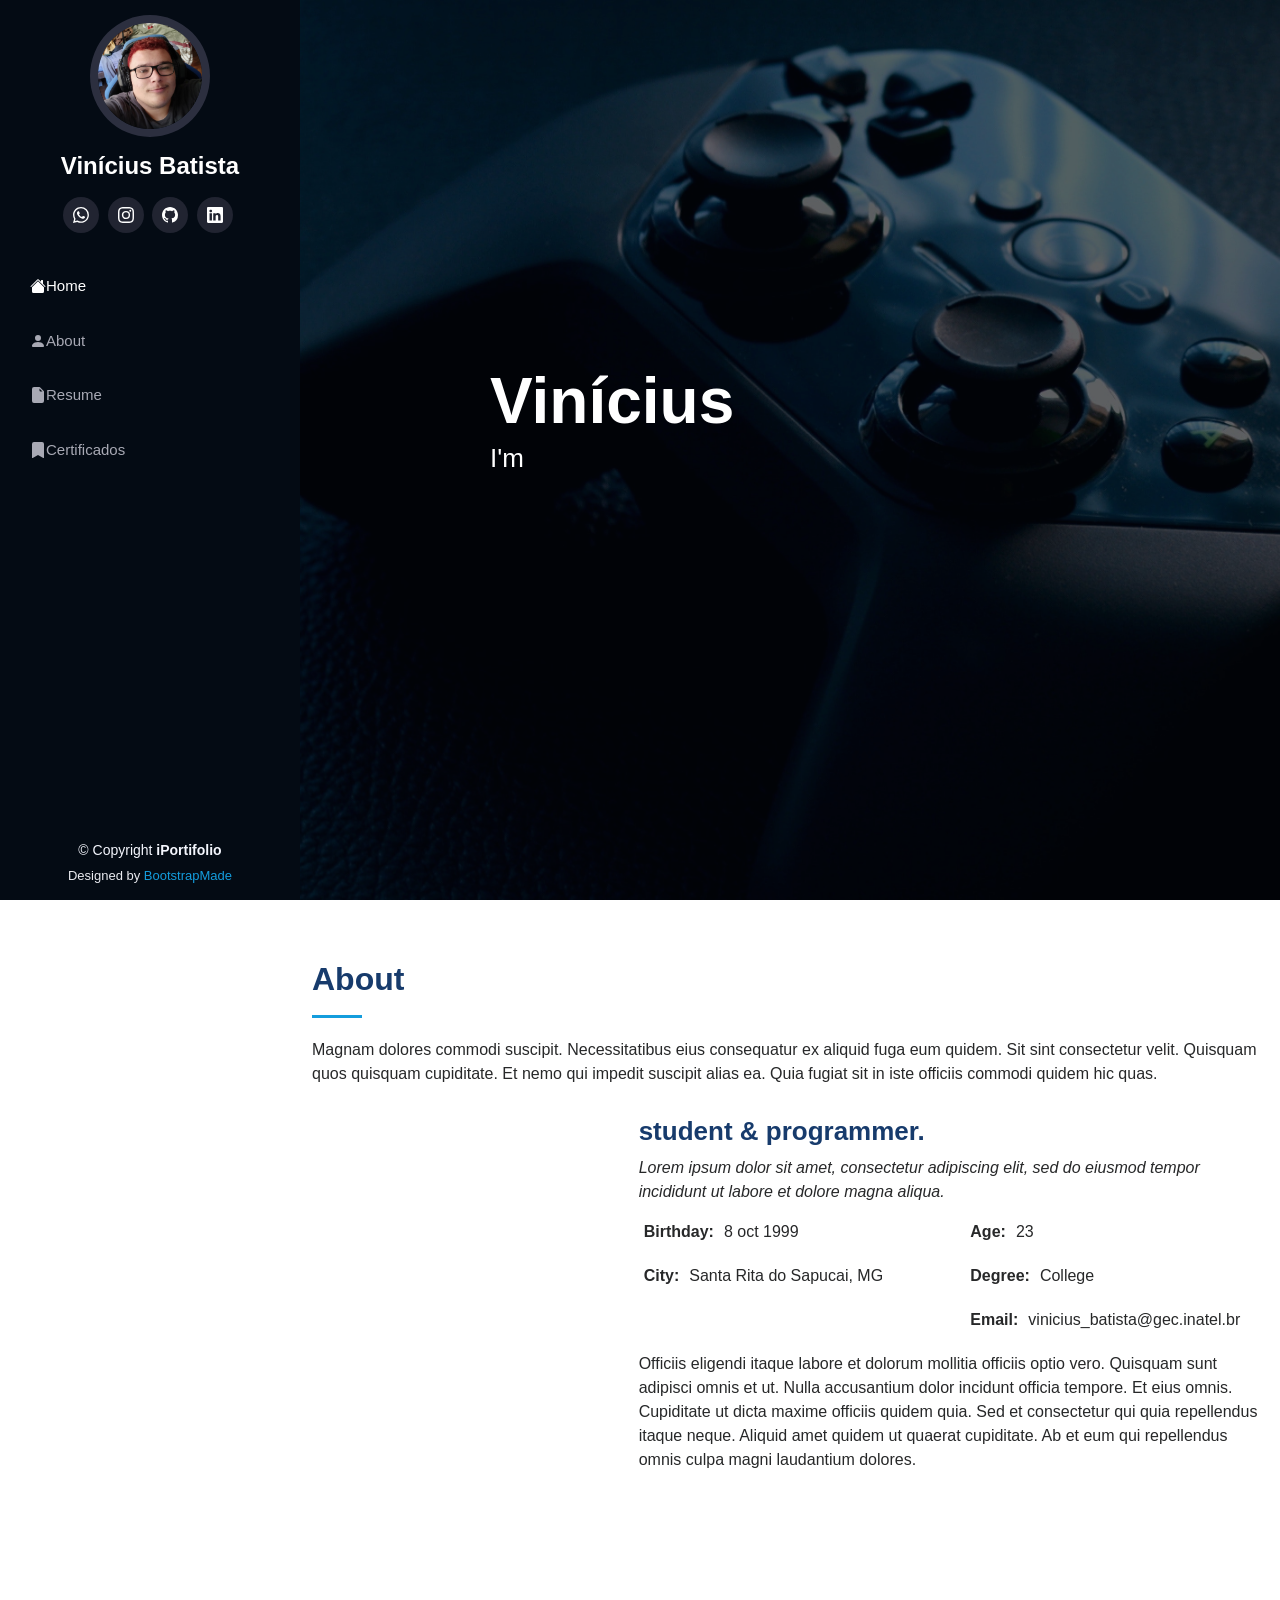
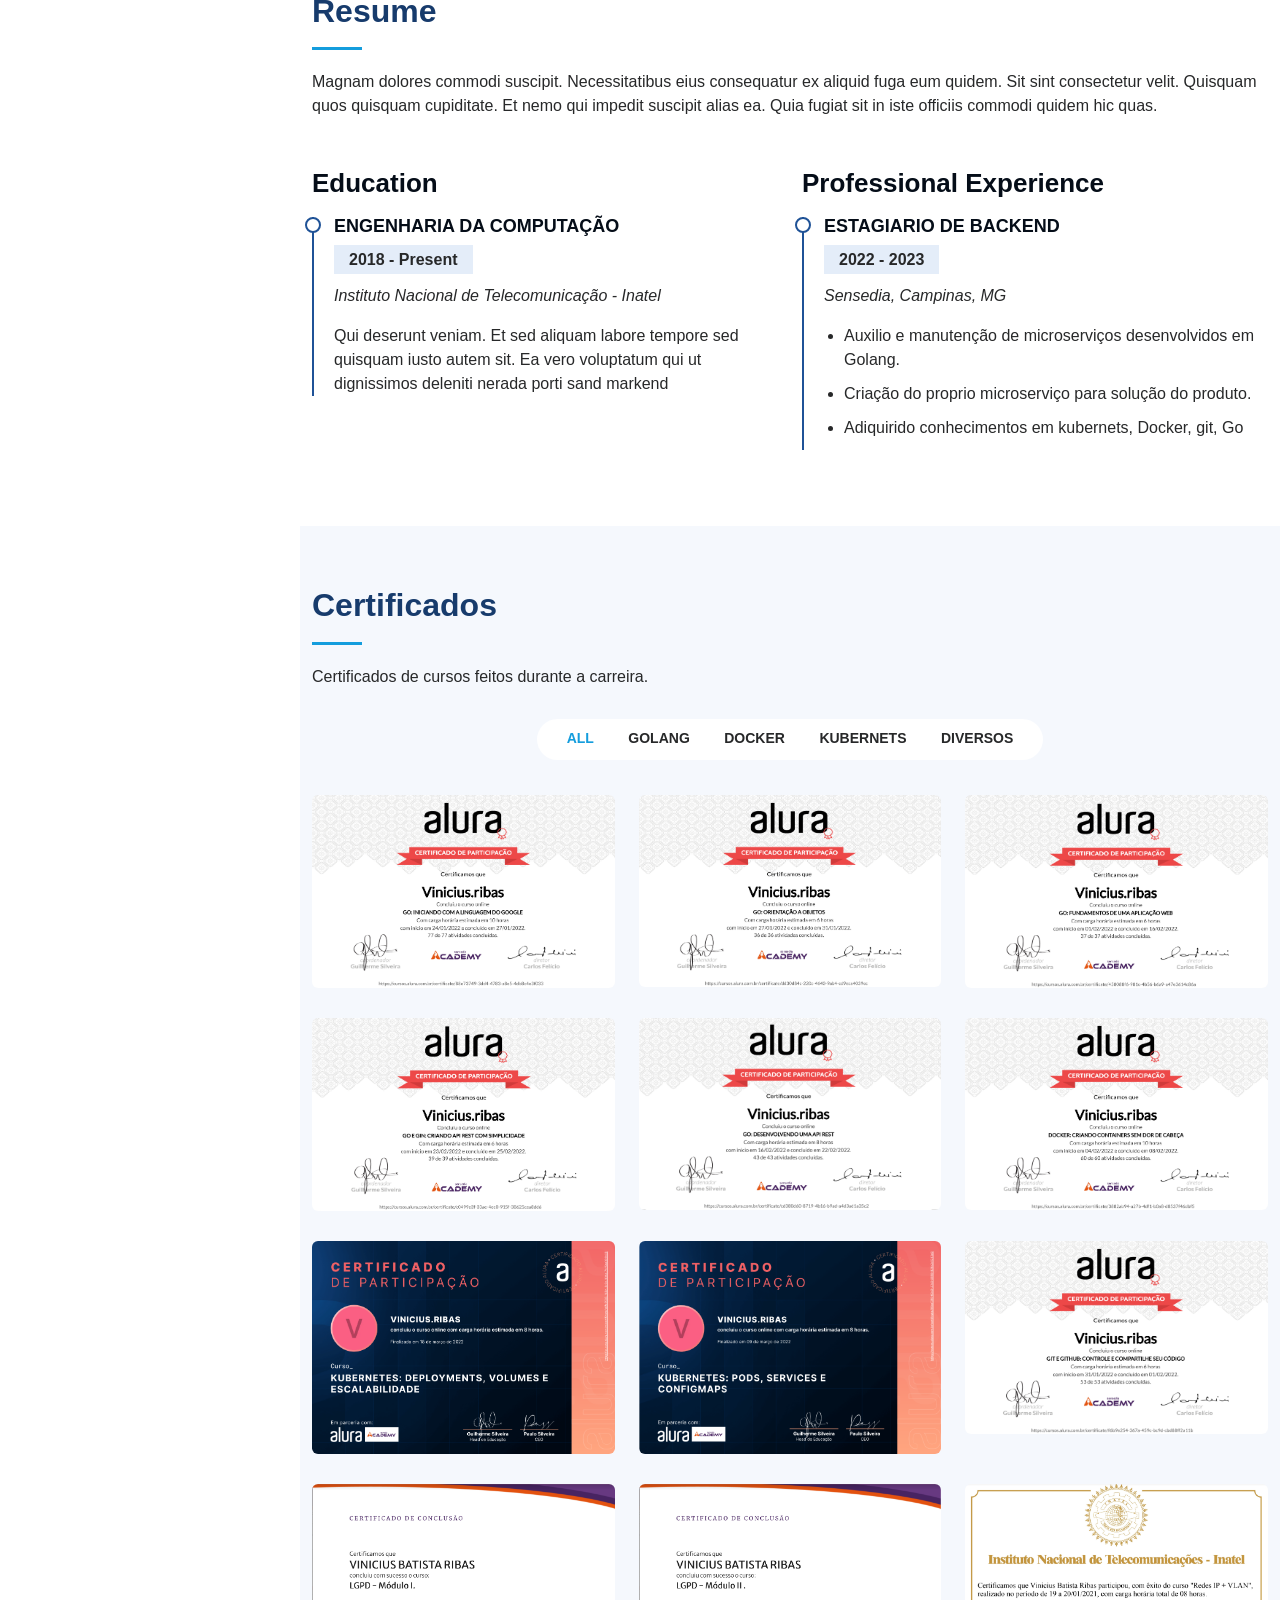
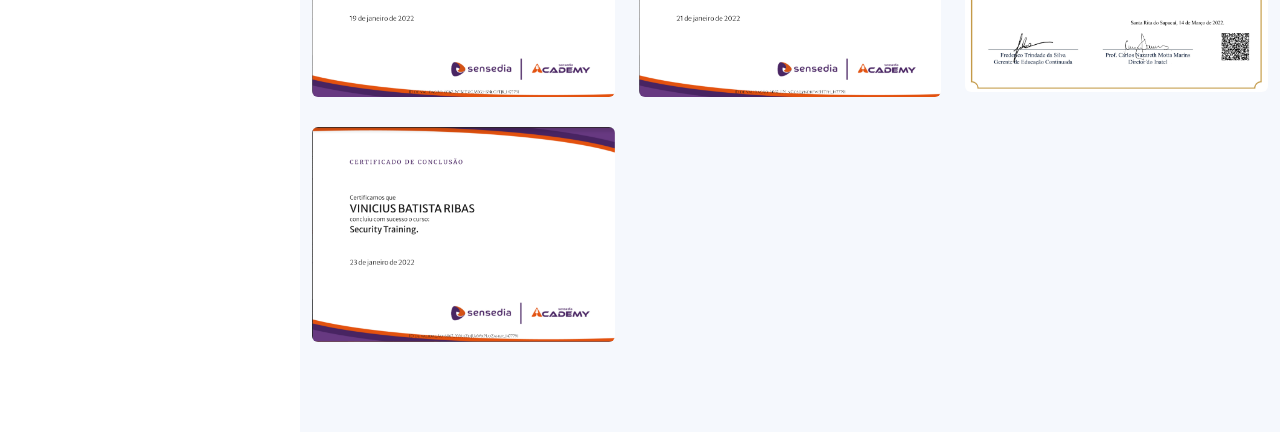
==== AboutMe/Index.html @ 49195bff "Add files via upload" ====
<!DOCTYPE html>
<html lang="en">
<head>
  <meta charset="UTF-8">
  <meta http-equiv="X-UA-Compatible" content="IE=edge">
  <meta name="viewport" content="width=device-width, initial-scale=1.0">
  <title>Vinicius Batista Ribas</title>

  <link href="assets/img/game.png" rel="icon">

  <link href="https://cdn.jsdelivr.net/npm/bootstrap@5.3.0-alpha1/dist/css/bootstrap.min.css" rel="stylesheet" integrity="sha384-GLhlTQ8iRABdZLl6O3oVMWSktQOp6b7In1Zl3/Jr59b6EGGoI1aFkw7cmDA6j6gD" crossorigin="anonymous">
  <link href="assets/css/style.css" rel ="stylesheet">
</head>


<body>
  <i class="bi bi-list mobile-nav-toggle d-xl-none"></i>

  <header id="header">
  <div class="d-flex flex-column">
    <div class="profile">
      <img src="assets/img/profile/profile.jpg" alt="" class="img-fluid rounded-circle">
      <h1 class="text-light"><a href="index.html">Vinícius Batista</a></h1>
        <div class="social-links mt-3 text-center">

        <a href="https://WA.me/5538988293796" targe="_blank" class="whatsapp">
          <svg xmlns="http://www.w3.org/2000/svg" width="16" height="16" fill="currentColor" class="bi bi-whatsapp" viewBox="0 0 16 16">
          <path d="M13.601 2.326A7.854 7.854 0 0 0 7.994 0C3.627 0 .068 3.558.064 7.926c0 1.399.366 2.76 1.057 3.965L0 16l4.204-1.102a7.933 7.933 0 0 0 3.79.965h.004c4.368 0 7.926-3.558 7.93-7.93A7.898 7.898 0 0 0 13.6 2.326zM7.994 14.521a6.573 6.573 0 0 1-3.356-.92l-.24-.144-2.494.654.666-2.433-.156-.251a6.56 6.56 0 0 1-1.007-3.505c0-3.626 2.957-6.584 6.591-6.584a6.56 6.56 0 0 1 4.66 1.931 6.557 6.557 0 0 1 1.928 4.66c-.004 3.639-2.961 6.592-6.592 6.592zm3.615-4.934c-.197-.099-1.17-.578-1.353-.646-.182-.065-.315-.099-.445.099-.133.197-.513.646-.627.775-.114.133-.232.148-.43.05-.197-.1-.836-.308-1.592-.985-.59-.525-.985-1.175-1.103-1.372-.114-.198-.011-.304.088-.403.087-.088.197-.232.296-.346.1-.114.133-.198.198-.33.065-.134.034-.248-.015-.347-.05-.099-.445-1.076-.612-1.47-.16-.389-.323-.335-.445-.34-.114-.007-.247-.007-.38-.007a.729.729 0 0 0-.529.247c-.182.198-.691.677-.691 1.654 0 .977.71 1.916.81 2.049.098.133 1.394 2.132 3.383 2.992.47.205.84.326 1.129.418.475.152.904.129 1.246.08.38-.058 1.171-.48 1.338-.943.164-.464.164-.86.114-.943-.049-.084-.182-.133-.38-.232z"/>
        </svg>
        </a>
        
        <a href="https://www.instagram.com/vinii_ribas/" targe="_blank" class="instagram">
          <svg xmlns="http://www.w3.org/2000/svg" width="16" height="16" fill="currentColor" class="bi bi-instagram" viewBox="0 0 16 16">
            <path d="M8 0C5.829 0 5.556.01 4.703.048 3.85.088 3.269.222 2.76.42a3.917 3.917 0 0 0-1.417.923A3.927 3.927 0 0 0 .42 2.76C.222 3.268.087 3.85.048 4.7.01 5.555 0 5.827 0 8.001c0 2.172.01 2.444.048 3.297.04.852.174 1.433.372 1.942.205.526.478.972.923 1.417.444.445.89.719 1.416.923.51.198 1.09.333 1.942.372C5.555 15.99 5.827 16 8 16s2.444-.01 3.298-.048c.851-.04 1.434-.174 1.943-.372a3.916 3.916 0 0 0 1.416-.923c.445-.445.718-.891.923-1.417.197-.509.332-1.09.372-1.942C15.99 10.445 16 10.173 16 8s-.01-2.445-.048-3.299c-.04-.851-.175-1.433-.372-1.941a3.926 3.926 0 0 0-.923-1.417A3.911 3.911 0 0 0 13.24.42c-.51-.198-1.092-.333-1.943-.372C10.443.01 10.172 0 7.998 0h.003zm-.717 1.442h.718c2.136 0 2.389.007 3.232.046.78.035 1.204.166 1.486.275.373.145.64.319.92.599.28.28.453.546.598.92.11.281.24.705.275 1.485.039.843.047 1.096.047 3.231s-.008 2.389-.047 3.232c-.035.78-.166 1.203-.275 1.485a2.47 2.47 0 0 1-.599.919c-.28.28-.546.453-.92.598-.28.11-.704.24-1.485.276-.843.038-1.096.047-3.232.047s-2.39-.009-3.233-.047c-.78-.036-1.203-.166-1.485-.276a2.478 2.478 0 0 1-.92-.598 2.48 2.48 0 0 1-.6-.92c-.109-.281-.24-.705-.275-1.485-.038-.843-.046-1.096-.046-3.233 0-2.136.008-2.388.046-3.231.036-.78.166-1.204.276-1.486.145-.373.319-.64.599-.92.28-.28.546-.453.92-.598.282-.11.705-.24 1.485-.276.738-.034 1.024-.044 2.515-.045v.002zm4.988 1.328a.96.96 0 1 0 0 1.92.96.96 0 0 0 0-1.92zm-4.27 1.122a4.109 4.109 0 1 0 0 8.217 4.109 4.109 0 0 0 0-8.217zm0 1.441a2.667 2.667 0 1 1 0 5.334 2.667 2.667 0 0 1 0-5.334z"/>
          </svg>
        </a>

        <a href="https://github.com/vinicuas" targe="_blank" class="github">
          <svg xmlns="http://www.w3.org/2000/svg" width="16" height="16" fill="currentColor" class="bi bi-github" viewBox="0 0 16 16">
            <path d="M8 0C3.58 0 0 3.58 0 8c0 3.54 2.29 6.53 5.47 7.59.4.07.55-.17.55-.38 0-.19-.01-.82-.01-1.49-2.01.37-2.53-.49-2.69-.94-.09-.23-.48-.94-.82-1.13-.28-.15-.68-.52-.01-.53.63-.01 1.08.58 1.23.82.72 1.21 1.87.87 2.33.66.07-.52.28-.87.51-1.07-1.78-.2-3.64-.89-3.64-3.95 0-.87.31-1.59.82-2.15-.08-.2-.36-1.02.08-2.12 0 0 .67-.21 2.2.82.64-.18 1.32-.27 2-.27.68 0 1.36.09 2 .27 1.53-1.04 2.2-.82 2.2-.82.44 1.1.16 1.92.08 2.12.51.56.82 1.27.82 2.15 0 3.07-1.87 3.75-3.65 3.95.29.25.54.73.54 1.48 0 1.07-.01 1.93-.01 2.2 0 .21.15.46.55.38A8.012 8.012 0 0 0 16 8c0-4.42-3.58-8-8-8z"/>
          </svg>
        </a>

        <a href="https://www.linkedin.com/in/vin%C3%ADcius-batista-9980081b1/" targe="_blank" class="linkedin">
          <svg xmlns="http://www.w3.org/2000/svg" width="16" height="16" fill="currentColor" class="bi bi-linkedin" viewBox="0 0 16 16">
            <path d="M0 1.146C0 .513.526 0 1.175 0h13.65C15.474 0 16 .513 16 1.146v13.708c0 .633-.526 1.146-1.175 1.146H1.175C.526 16 0 15.487 0 14.854V1.146zm4.943 12.248V6.169H2.542v7.225h2.401zm-1.2-8.212c.837 0 1.358-.554 1.358-1.248-.015-.709-.52-1.248-1.342-1.248-.822 0-1.359.54-1.359 1.248 0 .694.521 1.248 1.327 1.248h.016zm4.908 8.212V9.359c0-.216.016-.432.08-.586.173-.431.568-.878 1.232-.878.869 0 1.216.662 1.216 1.634v3.865h2.401V9.25c0-2.22-1.184-3.252-2.764-3.252-1.274 0-1.845.7-2.165 1.193v.025h-.016a5.54 5.54 0 0 1 .016-.025V6.169h-2.4c.03.678 0 7.225 0 7.225h2.4z"/>
          </svg>
        </a>
      </div>
    </div>

    <nav id="navbar" class="nav-menu navbar">
      <ul>
        <li><a href="#hero" class="nav-link scrollto active">
          <svg xmlns="http://www.w3.org/2000/svg" width="16" height="16" fill="currentColor" class="bi bi-house-fill" viewBox="0 0 16 16">
            <path d="M8.707 1.5a1 1 0 0 0-1.414 0L.646 8.146a.5.5 0 0 0 .708.708L8 2.207l6.646 6.647a.5.5 0 0 0 .708-.708L13 5.793V2.5a.5.5 0 0 0-.5-.5h-1a.5.5 0 0 0-.5.5v1.293L8.707 1.5Z"/>
            <path d="m8 3.293 6 6V13.5a1.5 1.5 0 0 1-1.5 1.5h-9A1.5 1.5 0 0 1 2 13.5V9.293l6-6Z"/>
          </svg>
        <span> Home</span></a></li>

        <li><a href="#about" class="nav-link scrollto">
          <svg xmlns="http://www.w3.org/2000/svg" width="16" height="16" fill="currentColor" class="bi bi-person-fill" viewBox="0 0 16 16">
            <path d="M3 14s-1 0-1-1 1-4 6-4 6 3 6 4-1 1-1 1H3Zm5-6a3 3 0 1 0 0-6 3 3 0 0 0 0 6Z"/>
          </svg>  
        <span>About</span></a></li>

        <li><a href="#resume" class="nav-link scrollto">
          <svg xmlns="http://www.w3.org/2000/svg" width="16" height="16" fill="currentColor" class="bi bi-file-earmark-fill" viewBox="0 0 16 16">
            <path d="M4 0h5.293A1 1 0 0 1 10 .293L13.707 4a1 1 0 0 1 .293.707V14a2 2 0 0 1-2 2H4a2 2 0 0 1-2-2V2a2 2 0 0 1 2-2zm5.5 1.5v2a1 1 0 0 0 1 1h2l-3-3z"/>
          </svg>  
        <span>Resume</span></a></li>

        <li><a href="#certificados" class="nav-link scrollto">
          <svg xmlns="http://www.w3.org/2000/svg" width="16" height="16" fill="currentColor" class="bi bi-bookmark-fill" viewBox="0 0 16 16">
            <path d="M2 2v13.5a.5.5 0 0 0 .74.439L8 13.069l5.26 2.87A.5.5 0 0 0 14 15.5V2a2 2 0 0 0-2-2H4a2 2 0 0 0-2 2z"/>
          </svg>
        <span>Certificados</span></a></li>
      </ul>
    </nav>
  </div>
  </header>

  <section id="hero" class="d-flex flex-column justify-content-center align-items-center">
    <div class="hero-container" data-aos="fade-in">
      <h1>Vinícius</h1>
      <p>I'm <span class="typed" data-typed-items="computer engineering student, programmer, and kid"></span></p>
    </div>
  </section>

  <main id="main">

    <section id="about" class="about">
      <div class="container">
        <div class="section-title">
          <h2>About</h2>
          <p>Magnam dolores commodi suscipit. Necessitatibus eius consequatur ex aliquid fuga eum quidem. Sit sint consectetur velit. Quisquam quos quisquam cupiditate. Et nemo qui impedit suscipit alias ea. Quia fugiat sit in iste officiis commodi quidem hic quas.</p>
        </div>
        <div class="row">
          <div class="col-lg-4" data-aos="fade-right">
            <img src="assets/img/profile/profile-2.jpg" class="img-fluid" alt="">
          </div>
          <div class="col-lg-8 pt-4 pt-lg-0 content" data-aos="fade-left">
            <h3>student &amp; programmer.</h3>
            <p class="fst-italic">
                Lorem ipsum dolor sit amet, consectetur adipiscing elit, sed do eiusmod tempor incididunt ut labore et dolore
                magna aliqua.
            </p>
            <div class="row">
              <div class="col-lg-6">
                <ul>
                  <li><i class="bi bi-chevron-right"></i> <strong>Birthday:</strong> <span>8 oct 1999</span></li>
                  <li><i class="bi bi-chevron-right"></i> <strong>City:</strong> <span>Santa Rita do Sapucai, MG</span></li>
                </ul>
              </div>
            <div class="col-lg-6">
              <ul>
                <li><i class="bi bi-chevron-right"></i> <strong>Age:</strong> <span>23</span></li>
                <li><i class="bi bi-chevron-right"></i> <strong>Degree:</strong> <span>College</span></li>
                <li><i class="bi bi-chevron-right"></i> <strong>Email:</strong> <span>vinicius_batista@gec.inatel.br</span></li>
              </ul>
            </div>
          </div>
            <p>
              Officiis eligendi itaque labore et dolorum mollitia officiis optio vero. Quisquam sunt adipisci omnis et ut. Nulla accusantium dolor incidunt officia tempore. Et eius omnis.
              Cupiditate ut dicta maxime officiis quidem quia. Sed et consectetur qui quia repellendus itaque neque. Aliquid amet quidem ut quaerat cupiditate. Ab et eum qui repellendus omnis culpa magni laudantium dolores.
            </p>
          </div>
        </div>
      </div>
    </section>

    <section id="resume" class="resume">
      <div class="container">
  
        <div class="section-title">
          <h2>Resume</h2>
          <p>Magnam dolores commodi suscipit. Necessitatibus eius consequatur ex aliquid fuga eum quidem. Sit sint consectetur velit. Quisquam quos quisquam cupiditate. Et nemo qui impedit suscipit alias ea. Quia fugiat sit in iste officiis commodi quidem hic quas.</p>
        </div>
  
        <div class="row">
          <div class="col-lg-6" data-aos="fade-up">
  
            <h3 class="resume-title">Education</h3>
            <div class="resume-item">
              <h4>Engenharia da Computação</h4>
              <h5>2018 - Present</h5>
              <p><em>Instituto Nacional de Telecomunicação - Inatel</em></p>
              <p>Qui deserunt veniam. Et sed aliquam labore tempore sed quisquam iusto autem sit. Ea vero voluptatum qui ut dignissimos deleniti nerada porti sand markend</p>
            </div>
          </div>
          <div class="col-lg-6" data-aos="fade-up" data-aos-delay="100">
            <h3 class="resume-title">Professional Experience</h3>
            <div class="resume-item">
              <h4>Estagiario de Backend</h4>
              <h5>2022 - 2023</h5>
              <p><em>Sensedia, Campinas, MG </em></p>
              <ul>
                <li>Auxilio e manutenção de microserviços desenvolvidos em Golang.</li>
                <li>Criação do proprio microserviço para solução do produto. </li>
                <li>Adiquirido conhecimentos em kubernets, Docker, git, Go</li>
              </ul>
            </div>
          </div>
        </div>
  
      </div>
    </section>

    <section id="certificados" class="certificados section-bg">
      <div class="container">
  
        <div class="section-title">
          <h2>Certificados</h2>
          <p>Certificados de cursos feitos durante a carreira.</p>
        </div>
  
        <div class="row" data-aos="fade-up">
          <div class="col-lg-12 d-flex justify-content-center">
            <ul id="certificados-flters">
              <li data-filter="*" class="filter-active">All</li>
              <li data-filter=".filter-go">Golang</li>
              <li data-filter=".filter-doc ">Docker</li>
              <li data-filter=".filter-kub">kubernets</li>              
              <li data-filter=".filter-div">Diversos</li>
            </ul>
          </div>
        </div>
       
        <div class="row certificados-container" data-aos="fade-up" data-aos-delay="100">

           <!-- ============== Golang ============== -->
          <div class="col-lg-4 col-md-6 certificados-item filter-go">
            <div class="certificados-wrap">
              <img src="assets/img/certificados/GO.png" width="320" height="205" class="img-fluid rounded mx-auto d-block" alt="">
              <div class="certificados-links">
                <a href="assets/img/certificados/GO.png" data-gallery="portfolioGallery" class="portfolio-lightbox" title="GO: INICIANDO COM  ALINGUAGEM DO">
                  <svg xmlns="http://www.w3.org/2000/svg" width="60" height="60" fill="currentColor" class="bi bi-plus-lg" viewBox="0 0 16 16">
                    <path fill-rule="evenodd" d="M8 2a.5.5 0 0 1 .5.5v5h5a.5.5 0 0 1 0 1h-5v5a.5.5 0 0 1-1 0v-5h-5a.5.5 0 0 1 0-1h5v-5A.5.5 0 0 1 8 2Z"/>
                  </svg>
                </a>
              </div>
            </div>
          </div>
        
          <div class="col-lg-4 col-md-6 certificados-item filter-go">
            <div class="certificados-wrap">
              <img src="assets/img/certificados/GO-POO.png" width="320" height="205" class="img-fluid rounded mx-auto d-block" alt="">
              <div class="certificados-links">
                <a href="assets/img/certificados/GO-POO.png" data-gallery="portfolioGallery" class="portfolio-lightbox" title="App 1">
                  <svg xmlns="http://www.w3.org/2000/svg" width="60" height="60" fill="currentColor" class="bi bi-plus-lg" viewBox="0 0 16 16">
                    <path fill-rule="evenodd" d="M8 2a.5.5 0 0 1 .5.5v5h5a.5.5 0 0 1 0 1h-5v5a.5.5 0 0 1-1 0v-5h-5a.5.5 0 0 1 0-1h5v-5A.5.5 0 0 1 8 2Z"/>
                  </svg>
                </a>
              </div>
            </div>
          </div>
      
          <div class="col-lg-4 col-md-6 certificados-item filter-go">
            <div class="certificados-wrap">
              <img src="assets/img/certificados/GO-WEB.png" width="320" height="205" class="img-fluid rounded mx-auto d-block" alt="">
              <div class="certificados-links">
                <a href="assets/img/certificados/GO-WEB.png" data-gallery="portfolioGallery" class="portfolio-lightbox" title="App 1">
                  <svg xmlns="http://www.w3.org/2000/svg" width="60" height="60" fill="currentColor" class="bi bi-plus-lg" viewBox="0 0 16 16">
                    <path fill-rule="evenodd" d="M8 2a.5.5 0 0 1 .5.5v5h5a.5.5 0 0 1 0 1h-5v5a.5.5 0 0 1-1 0v-5h-5a.5.5 0 0 1 0-1h5v-5A.5.5 0 0 1 8 2Z"/>
                  </svg>
                </a>
               </div>
            </div>
          </div>
          
          <div class="col-lg-4 col-md-6 certificados-item filter-go">
            <div class="certificados-wrap">
              <img src="assets/img/certificados/GO-GIN.png" width="320" height="205" class="img-fluid rounded mx-auto d-block" alt="">
              <div class="certificados-links">
                <a href="assets/img/certificados/GO-GIN.png" data-gallery="portfolioGallery" class="portfolio-lightbox" title="App 1">
                  <svg xmlns="http://www.w3.org/2000/svg" width="60" height="60" fill="currentColor" class="bi bi-plus-lg" viewBox="0 0 16 16">
                    <path fill-rule="evenodd" d="M8 2a.5.5 0 0 1 .5.5v5h5a.5.5 0 0 1 0 1h-5v5a.5.5 0 0 1-1 0v-5h-5a.5.5 0 0 1 0-1h5v-5A.5.5 0 0 1 8 2Z"/>
                  </svg>
                </a>
               </div>
            </div>
          </div>

          <div class="col-lg-4 col-md-6 certificados-item filter-go">
            <div class="certificados-wrap">
              <img src="assets/img/certificados/API-REST-GO.png" width="320" height="205" class="img-fluid rounded mx-auto d-block" alt="">
              <div class="certificados-links">
                <a href="assets/img/certificados/API-REST-GO.png" data-gallery="portfolioGallery" class="portfolio-lightbox" title="App 1">
                  <svg xmlns="http://www.w3.org/2000/svg" width="60" height="60" fill="currentColor" class="bi bi-plus-lg" viewBox="0 0 16 16">
                    <path fill-rule="evenodd" d="M8 2a.5.5 0 0 1 .5.5v5h5a.5.5 0 0 1 0 1h-5v5a.5.5 0 0 1-1 0v-5h-5a.5.5 0 0 1 0-1h5v-5A.5.5 0 0 1 8 2Z"/>
                  </svg>
                </a>
                </div>
            </div>
          </div>

          <!-- ============== Docker ============== -->
          <div class="col-lg-4 col-md-6 certificados-item filter-doc">
            <div class="certificados-wrap">
              <img src="assets/img/certificados/Docker.png" width="320" height="205" class="img-fluid rounded mx-auto d-block" alt="">
              <div class="certificados-links">
                <a href="assets/img/certificados/Docker.png" data-gallery="portfolioGallery" class="portfolio-lightbox" title="App 1">
                  <svg xmlns="http://www.w3.org/2000/svg" width="60" height="60" fill="currentColor" class="bi bi-plus-lg" viewBox="0 0 16 16">
                    <path fill-rule="evenodd" d="M8 2a.5.5 0 0 1 .5.5v5h5a.5.5 0 0 1 0 1h-5v5a.5.5 0 0 1-1 0v-5h-5a.5.5 0 0 1 0-1h5v-5A.5.5 0 0 1 8 2Z"/>
                  </svg>
                </a>
               </div>
            </div>
          </div>
        

          <!-- ============== Kubernetes ============== -->
          <div class="col-lg-4 col-md-6 certificados-item filter-kub">
            <div class="certificados-wrap">
              <img src="assets/img/certificados/KUBERNETES.png" width="320" height="205" class="img-fluid rounded mx-auto d-block" alt="">
              <div class="certificados-links">
                <a href="assets/img/certificados/KUBERNETES.png" data-gallery="portfolioGallery" class="portfolio-lightbox" title="App 1">
                  <svg xmlns="http://www.w3.org/2000/svg" width="60" height="60" fill="currentColor" class="bi bi-plus-lg" viewBox="0 0 16 16">
                    <path fill-rule="evenodd" d="M8 2a.5.5 0 0 1 .5.5v5h5a.5.5 0 0 1 0 1h-5v5a.5.5 0 0 1-1 0v-5h-5a.5.5 0 0 1 0-1h5v-5A.5.5 0 0 1 8 2Z"/>
                  </svg>
                </a>
              </div>
            </div>
          </div>

          <div class="col-lg-4 col-md-6 certificados-item filter-kub">
            <div class="certificados-wrap">
              <img src="assets/img/certificados/KUBERNETES-2.png" width="320" height="205" class="img-fluid rounded mx-auto d-block" alt="">
              <div class="certificados-links">
                <a href="assets/img/certificados/KUBERNETES-2.png" data-gallery="portfolioGallery" class="portfolio-lightbox" title="App 1">
                  <svg xmlns="http://www.w3.org/2000/svg" width="60" height="60" fill="currentColor" class="bi bi-plus-lg" viewBox="0 0 16 16">
                    <path fill-rule="evenodd" d="M8 2a.5.5 0 0 1 .5.5v5h5a.5.5 0 0 1 0 1h-5v5a.5.5 0 0 1-1 0v-5h-5a.5.5 0 0 1 0-1h5v-5A.5.5 0 0 1 8 2Z"/>
                  </svg>
                </a>
              </div>
            </div>
          </div>
          
          <!-- ============== Diversos ============== -->

          <div class="col-lg-4 col-md-6 certificados-item filter-div">
            <div class="certificados-wrap">
              <img src="assets/img/certificados/GIT.png" width="320" height="205" class="img-fluid rounded mx-auto d-block" alt="">
              <div class="certificados-links">
                <a href="assets/img/certificados/GIT.png" data-gallery="portfolioGallery" class="portfolio-lightbox" title="App 1">
                  <svg xmlns="http://www.w3.org/2000/svg" width="60" height="60" fill="currentColor" class="bi bi-plus-lg" viewBox="0 0 16 16">
                    <path fill-rule="evenodd" d="M8 2a.5.5 0 0 1 .5.5v5h5a.5.5 0 0 1 0 1h-5v5a.5.5 0 0 1-1 0v-5h-5a.5.5 0 0 1 0-1h5v-5A.5.5 0 0 1 8 2Z"/>
                  </svg>
                </a>
              </div>
            </div>
          </div>

          <div class="col-lg-4 col-md-6 certificados-item filter-div">
            <div class="certificados-wrap">
              <img src="assets/img/certificados/LGPD-I.png" width="320" height="205" class="img-fluid rounded mx-auto d-block" alt="">
              <div class="certificados-links">
                <a href="assets/img/certificados/LGPD-I.png" data-gallery="portfolioGallery" class="portfolio-lightbox" title="App 1">
                  <svg xmlns="http://www.w3.org/2000/svg" width="60" height="60" fill="currentColor" class="bi bi-plus-lg" viewBox="0 0 16 16">
                    <path fill-rule="evenodd" d="M8 2a.5.5 0 0 1 .5.5v5h5a.5.5 0 0 1 0 1h-5v5a.5.5 0 0 1-1 0v-5h-5a.5.5 0 0 1 0-1h5v-5A.5.5 0 0 1 8 2Z"/>
                  </svg>
                </a>
              </div>
            </div>
          </div>

          <div class="col-lg-4 col-md-6 certificados-item filter-div">
            <div class="certificados-wrap">
              <img src="assets/img/certificados/LGPD-II.png" width="320" height="205" class="img-fluid rounded mx-auto d-block" alt="">
              <div class="certificados-links">
                <a href="assets/img/certificados/LGPD-II.png" data-gallery="portfolioGallery" class="portfolio-lightbox" title="App 1">
                  <svg xmlns="http://www.w3.org/2000/svg" width="60" height="60" fill="currentColor" class="bi bi-plus-lg" viewBox="0 0 16 16">
                    <path fill-rule="evenodd" d="M8 2a.5.5 0 0 1 .5.5v5h5a.5.5 0 0 1 0 1h-5v5a.5.5 0 0 1-1 0v-5h-5a.5.5 0 0 1 0-1h5v-5A.5.5 0 0 1 8 2Z"/>
                  </svg>
                </a>
              </div>
            </div>
          </div>

          <div class="col-lg-4 col-md-6 certificados-item filter-div">
            <div class="certificados-wrap">
              <img src="assets/img/certificados/Redes-ip.png" width="320" height="205" class="img-fluid rounded mx-auto d-block" alt="">
              <div class="certificados-links">
                <a href="assets/img/certificados/Redes-ip.png" data-gallery="portfolioGallery" class="portfolio-lightbox" title="App 1">
                  <svg xmlns="http://www.w3.org/2000/svg" width="60" height="60" fill="currentColor" class="bi bi-plus-lg" viewBox="0 0 16 16">
                    <path fill-rule="evenodd" d="M8 2a.5.5 0 0 1 .5.5v5h5a.5.5 0 0 1 0 1h-5v5a.5.5 0 0 1-1 0v-5h-5a.5.5 0 0 1 0-1h5v-5A.5.5 0 0 1 8 2Z"/>
                  </svg>
                </a>
              </div>
            </div>
          </div>

          <div class="col-lg-4 col-md-6 certificados-item filter-div">
            <div class="certificados-wrap">
              <img src="assets/img/certificados/SECURITY.png" width="320" height="205" class="img-fluid rounded mx-auto d-block" alt="">
              <div class="certificados-links">
                <a href="assets/img/certificados/SECURITY.png" data-gallery="portfolioGallery" class="portfolio-lightbox" title="App 1">
                  <svg xmlns="http://www.w3.org/2000/svg" width="60" height="60" fill="currentColor" class="bi bi-plus-lg" viewBox="0 0 16 16">
                    <path fill-rule="evenodd" d="M8 2a.5.5 0 0 1 .5.5v5h5a.5.5 0 0 1 0 1h-5v5a.5.5 0 0 1-1 0v-5h-5a.5.5 0 0 1 0-1h5v-5A.5.5 0 0 1 8 2Z"/>
                  </svg>
                </a>
              </div>
            </div>
          </div>

        </div>
    </section>
  </main>

    <footer id="footer">
      <div class="container">
        <div class="copyright">
          &copy; Copyright <strong><span>iPortifolio</span></strong>
        </div>
        <div class="credits">
           Designed by <a href="https://bootstrapmade.com/">BootstrapMade</a>
        </div>
      </div>
    </footer>
  </body>
  </html>

  <a href="home" class="back-to-top d-flex align-items-center justify-content-center">
    <svg xmlns="http://www.w3.org/2000/svg" width="16" height="16" fill="currentColor" class="bi bi-arrow-up" viewBox="0 0 16 16">
      <path fill-rule="evenodd" d="M8 15a.5.5 0 0 0 .5-.5V2.707l3.146 3.147a.5.5 0 0 0 .708-.708l-4-4a.5.5 0 0 0-.708 0l-4 4a.5.5 0 1 0 .708.708L7.5 2.707V14.5a.5.5 0 0 0 .5.5z"/>
    </svg>
  </a>

  <script src="assets/js/main.js"></script>
  <script src="https://cdn.jsdelivr.net/npm/bootstrap@5.3.0-alpha1/dist/js/bootstrap.bundle.min.js" integrity="sha384-w76AqPfDkMBDXo30jS1Sgez6pr3x5MlQ1ZAGC+nuZB+EYdgRZgiwxhTBTkF7CXvN" crossorigin="anonymous"></script>
</body>
</html>
---- AboutMe/assets/css/style.css ----
/**
* Template Name: iPortfolio - v3.10.0
* Template URL: https://bootstrapmade.com/iportfolio-bootstrap-portfolio-websites-template/
* Author: BootstrapMade.com
* License: https://bootstrapmade.com/license/
*/

/*--------------------------------------------------------------
# General
--------------------------------------------------------------*/
body {
    font-family: "Open Sans", sans-serif;
    color: #272829;
  }
  
  a {
    color: #149ddd;
    text-decoration: none;
  }
  
  a:hover {
    color: #37b3ed;
    text-decoration: none;
  }
  
  h1,
  h2,
  h3,
  h4,
  h5,
  h6 {
    font-family: "Raleway", sans-serif;
  }
  
  /*--------------------------------------------------------------
  # Back to top button
  --------------------------------------------------------------*/
  .back-to-top {
    position: fixed;
    visibility: hidden;
    opacity: 0;
    right: 15px;
    bottom: 15px;
    z-index: 996;
    background: #149ddd;
    width: 40px;
    height: 40px;
    border-radius: 50px;
    transition: all 0.4s;
}
  
.back-to-top i {
    font-size: 28px;
    color: #fff;
    line-height: 0;
}
  
.back-to-top:hover {
    background: #2eafec;
    color: #fff;
}
  
.back-to-top.active {
    visibility: visible;
    opacity: 1;
}
  
  /*--------------------------------------------------------------
  # Header
  --------------------------------------------------------------*/
#header {
    position: fixed;
    top: 0;
    left: 0;
    bottom: 0;
    width: 300px;
    transition: all ease-in-out 0.5s;
    z-index: 9997;
    transition: all 0.5s;
    padding: 0 15px;
    background: #040b14;
    overflow-y: auto;
}
  
  #header .profile img {
    margin: 15px auto;
    display: block;
    width: 120px;
    border: 8px solid #2c2f3f;
  }
  
  #header .profile h1 {
    font-size: 24px;
    margin: 0;
    padding: 0;
    font-weight: 600;
    -moz-text-align-last: center;
    text-align-last: center;
    font-family: "Poppins", sans-serif;
  }
  
  #header .profile h1 a,
  #header .profile h1 a:hover {
    color: #fff;
    text-decoration: none;
  }
  
  #header .profile .social-links a {
    font-size: 18px;
    display: inline-block;
    background: #212431;
    color: #fff;
    line-height: 1;
    padding: 8px 0;
    margin-right: 4px;
    border-radius: 50%;
    text-align: center;
    width: 36px;
    height: 36px;
    transition: 0.3s;
  }
  
  #header .profile .social-links a:hover {
    background: #149ddd;
    color: #fff;
    text-decoration: none;
  }
  
  #main {
    margin-left: 300px;
  }
  
  @media (max-width: 1199px) {
    #header {
      left: -300px;
    }
  
    #main {
      margin-left: 0;
    }
  }
  
  /*--------------------------------------------------------------
  # Navigation Menu
  --------------------------------------------------------------*/
  /* Desktop Navigation */
  .nav-menu {
    padding: 30px 0 0 0;
  }
  
  .nav-menu * {
    margin: 0;
    padding: 0;
    list-style: none;
  }
  
  .nav-menu>ul>li {
    position: relative;
    white-space: nowrap;
  }
  
  .nav-menu a,
  .nav-menu a:focus {
    display: flex;
    align-items: center;
    color: #a8a9b4;
    padding: 12px 15px;
    margin-bottom: 8px;
    transition: 0.3s;
    font-size: 15px;
  }
  
  .nav-menu a i,
  .nav-menu a:focus i {
    font-size: 24px;
    padding-right: 8px;
    color: #6f7180;
  }
  
  .nav-menu a:hover,
  .nav-menu .active,
  .nav-menu .active:focus,
  .nav-menu li:hover>a {
    text-decoration: none;
    color: #fff;
  }
  
  .nav-menu a:hover i,
  .nav-menu .active i,
  .nav-menu .active:focus i,
  .nav-menu li:hover>a i {
    color: #149ddd;
  }
  
  /* Mobile Navigation */
  .mobile-nav-toggle {
    position: fixed;
    right: 15px;
    top: 15px;
    z-index: 9998;
    border: 0;
    font-size: 24px;
    transition: all 0.4s;
    outline: none !important;
    background-color: #149ddd;
    color: #fff;
    width: 40px;
    height: 40px;
    display: inline-flex;
    align-items: center;
    justify-content: center;
    line-height: 0;
    border-radius: 50px;
    cursor: pointer;
  }
  
  .mobile-nav-active {
    overflow: hidden;
  }
  
  .mobile-nav-active #header {
    left: 0;
  }
  
  /*--------------------------------------------------------------
  # Hero Section
  --------------------------------------------------------------*/
  #hero {
    width: 100%;
    height: 100vh;
    background: url("../img/background.jpg") top center;
    background-size: cover;
  }
  
  #hero:before {
    content: "";
    background: rgba(5, 13, 24, 0.3);
    position: absolute;
    bottom: 0;
    top: 0;
    left: 0;
    right: 0;
    z-index: 1;
  }
  
  #hero .hero-container {
    position: relative;
    z-index: 2;
    min-width: 300px;
  }
  
  #hero h1 {
    margin: 0 0 10px 0;
    font-size: 64px;
    font-weight: 700;
    line-height: 56px;
    color: #fff;
  }
  
  #hero p {
    color: #fff;
    margin-bottom: 50px;
    font-size: 26px;
    font-family: "Poppins", sans-serif;
  }
  
  #hero p span {
    color: #fff;
    padding-bottom: 4px;
    letter-spacing: 1px;
    border-bottom: 3px solid #149ddd;
  }
  
  @media (min-width: 1024px) {
    #hero {
      background-attachment: fixed;
    }
  }
  
  @media (max-width: 768px) {
    #hero h1 {
      font-size: 28px;
      line-height: 36px;
    }
  
    #hero h2 {
      font-size: 18px;
      line-height: 24px;
      margin-bottom: 30px;
    }
  }
  
  /*--------------------------------------------------------------
  # Sections General
  --------------------------------------------------------------*/
  section {
    padding: 60px 0;
    overflow: hidden;
  }
  
  .section-bg {
    background: #f5f8fd;
  }
  
  .section-title {
    padding-bottom: 30px;
  }
  
  .section-title h2 {
    font-size: 32px;
    font-weight: bold;
    margin-bottom: 20px;
    padding-bottom: 20px;
    position: relative;
    color: #173b6c;
  }
  
  .section-title h2::after {
    content: "";
    position: absolute;
    display: block;
    width: 50px;
    height: 3px;
    background: #149ddd;
    bottom: 0;
    left: 0;
  }
  
  .section-title p {
    margin-bottom: 0;
  }
  
  /*--------------------------------------------------------------
  # About
  --------------------------------------------------------------*/
.about .content h3 {
    font-weight: 700;
    font-size: 26px;
    color: #173b6c;
}
  
.about .content ul {
    list-style: none;
    padding: 0;
}
  
.about .content ul li {
    margin-bottom: 20px;
    display: flex;
    align-items: center;
}
  
.about .content ul strong {
    margin-right: 10px;
}
  
.about .content ul i {
    font-size: 16px;
    margin-right: 5px;
    color: #149ddd;
    line-height: 0;
}
  
.about .content p:last-child {
    margin-bottom: 0;
}
  /*--------------------------------------------------------------
  # Resume
  --------------------------------------------------------------*/
  .resume .resume-title {
    font-size: 26px;
    font-weight: 700;
    margin-top: 20px;
    margin-bottom: 20px;
    color: #050d18;
  }
  
  .resume .resume-item {
    padding: 0 0 20px 20px;
    margin-top: -2px;
    border-left: 2px solid #1f5297;
    position: relative;
  }
  
  .resume .resume-item h4 {
    line-height: 18px;
    font-size: 18px;
    font-weight: 600;
    text-transform: uppercase;
    font-family: "Poppins", sans-serif;
    color: #050d18;
    margin-bottom: 10px;
  }
  
  .resume .resume-item h5 {
    font-size: 16px;
    background: #e4edf9;
    padding: 5px 15px;
    display: inline-block;
    font-weight: 600;
    margin-bottom: 10px;
  }
  
  .resume .resume-item ul {
    padding-left: 20px;
  }
  
  .resume .resume-item ul li {
    padding-bottom: 10px;
  }
  
  .resume .resume-item:last-child {
    padding-bottom: 0;
  }
  
  .resume .resume-item::before {
    content: "";
    position: absolute;
    width: 16px;
    height: 16px;
    border-radius: 50px;
    left: -9px;
    top: 0;
    background: #fff;
    border: 2px solid #1f5297;
  }
  
  /*--------------------------------------------------------------
  # Portfolio
  --------------------------------------------------------------*/
  .certificados .certificados-item {
    margin-bottom: 30px;
  }
  
  .certificados #certificados-flters {
    padding: 0;
    margin: 0 auto 35px auto;
    list-style: none;
    text-align: center;
    background: #fff;
    border-radius: 50px;
    padding: 2px 15px;
  }

  .certificados #certificados-flters li {
    cursor: pointer;
    display: inline-block;
    padding: 10px 15px 8px 15px;
    font-size: 14px;
    font-weight: 600;
    line-height: 1;
    text-transform: uppercase;
    color: #272829;
    margin-bottom: 5px;
    transition: all 0.3s ease-in-out;
  }
  
  .certificados #certificados-flters li:hover,
  .certificados #certificados-flters li.filter-active {
    color: #149ddd;
  }
  
  .certificados #certificados-flters li:last-child {
    margin-right: 0;
  }
  
  .certificados .certificados-wrap {
    transition: 0.3s;
    position: relative;
    overflow: hidden;
    z-index: 1;
  }
  
  .certificados .certificados-wrap::before {
    content: "";
    background: rgba(255, 255, 255, 0.5);
    position: absolute;
    left: 0;
    right: 0;
    top: 0;
    bottom: 0;
    transition: all ease-in-out 0.3s;
    z-index: 2;
    opacity: 0;
  }
  
  .certificados .certificados-wrap .certificados-links {
    opacity: 1;
    left: 0;
    right: 0;
    bottom: -60px;
    z-index: 3;
    position: absolute;
    transition: all ease-in-out 0.3s;
    display: flex;
    justify-content: center;
  }
  
  .certificados .certificados-wrap .certificados-links a {
    color: #fff;
    font-size: 28px;
    text-align: center;
    background: rgba(20, 157, 221, 0.75);
    transition: 0.3s;
    width: 50%;
  }
  
  .certificados .certificados-wrap .certificados-links a:hover {
    background: rgba(20, 157, 221, 0.95);
  }
  
  .certificados .certificados-wrap .certificados-links a+a {
    border-left: 1px solid #37b3ed;
  }
  
  .certificados .certificados-wrap:hover::before {
    top: 0;
    left: 0;
    right: 0;
    bottom: 0;
    opacity: 1;
  }
  
  .certificados .certificados-wrap:hover .certificados-links {
    opacity: 1;
    bottom: 0;
  }

  /*--------------------------------------------------------------
  # Breadcrumbs
  --------------------------------------------------------------*/
  .breadcrumbs {
    padding: 20px 0;
    background: #f9f9f9;
  }
  
  .breadcrumbs h2 {
    font-size: 26px;
    font-weight: 300;
  }
  
  .breadcrumbs ol {
    display: flex;
    flex-wrap: wrap;
    list-style: none;
    padding: 0;
    margin: 0;
    font-size: 15px;
  }
  
  .breadcrumbs ol li+li {
    padding-left: 10px;
  }
  
  .breadcrumbs ol li+li::before {
    display: inline-block;
    padding-right: 10px;
    color: #0e2442;
    content: "/";
  }
  
  @media (max-width: 768px) {
    .breadcrumbs .d-flex {
      display: block !important;
    }
  
    .breadcrumbs ol {
      display: block;
    }
  
    .breadcrumbs ol li {
      display: inline-block;
    }
  }
  
  /*--------------------------------------------------------------
  # Footer
  --------------------------------------------------------------*/
  #footer {
    padding: 15px;
    color: #f4f6fd;
    font-size: 14px;
    position: fixed;
    left: 0;
    bottom: 0;
    width: 300px;
    z-index: 9999;
    background: #040b14;
  }
  
  #footer .copyright {
    text-align: center;
  }
  
  #footer .credits {
    padding-top: 5px;
    text-align: center;
    font-size: 13px;
    color: #eaebf0;
  }
  
  @media (max-width: 1199px) {
    #footer {
      position: static;
      width: auto;
      padding-right: 20px 15px;
    }
  }
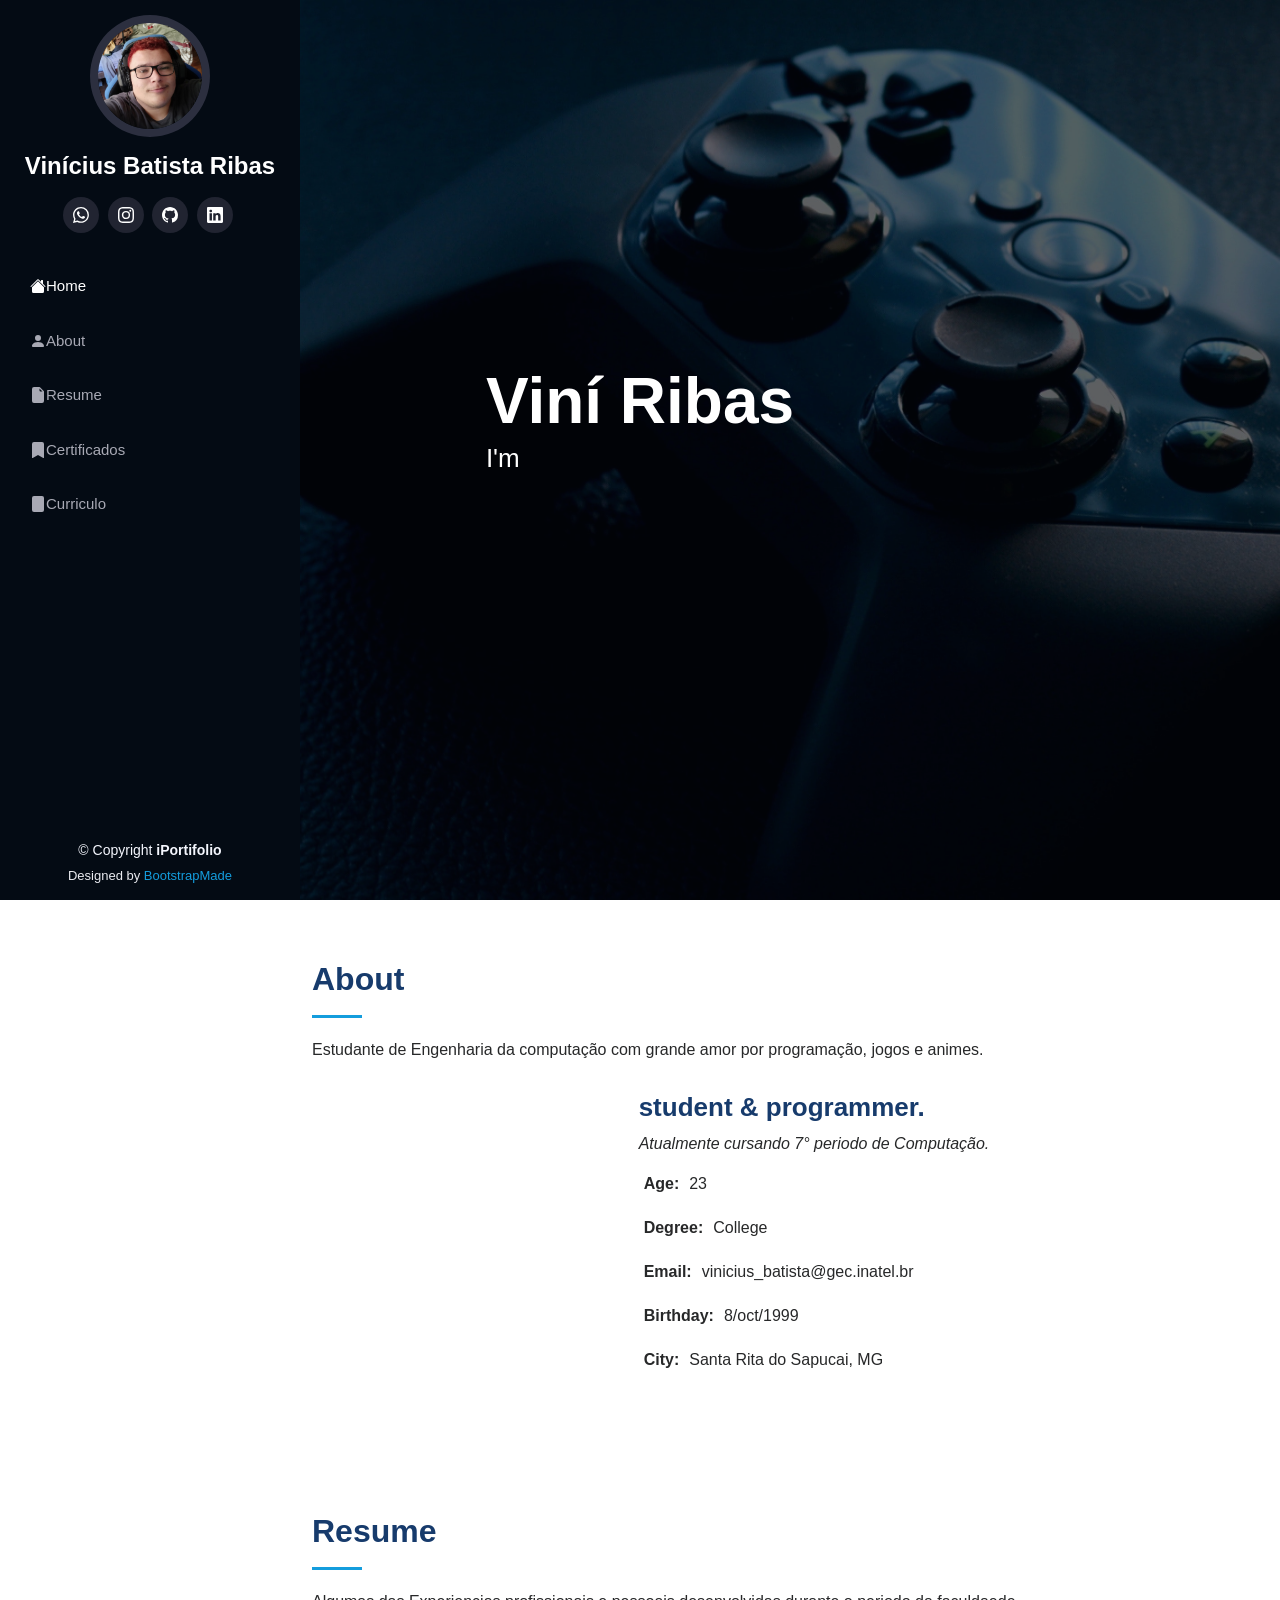
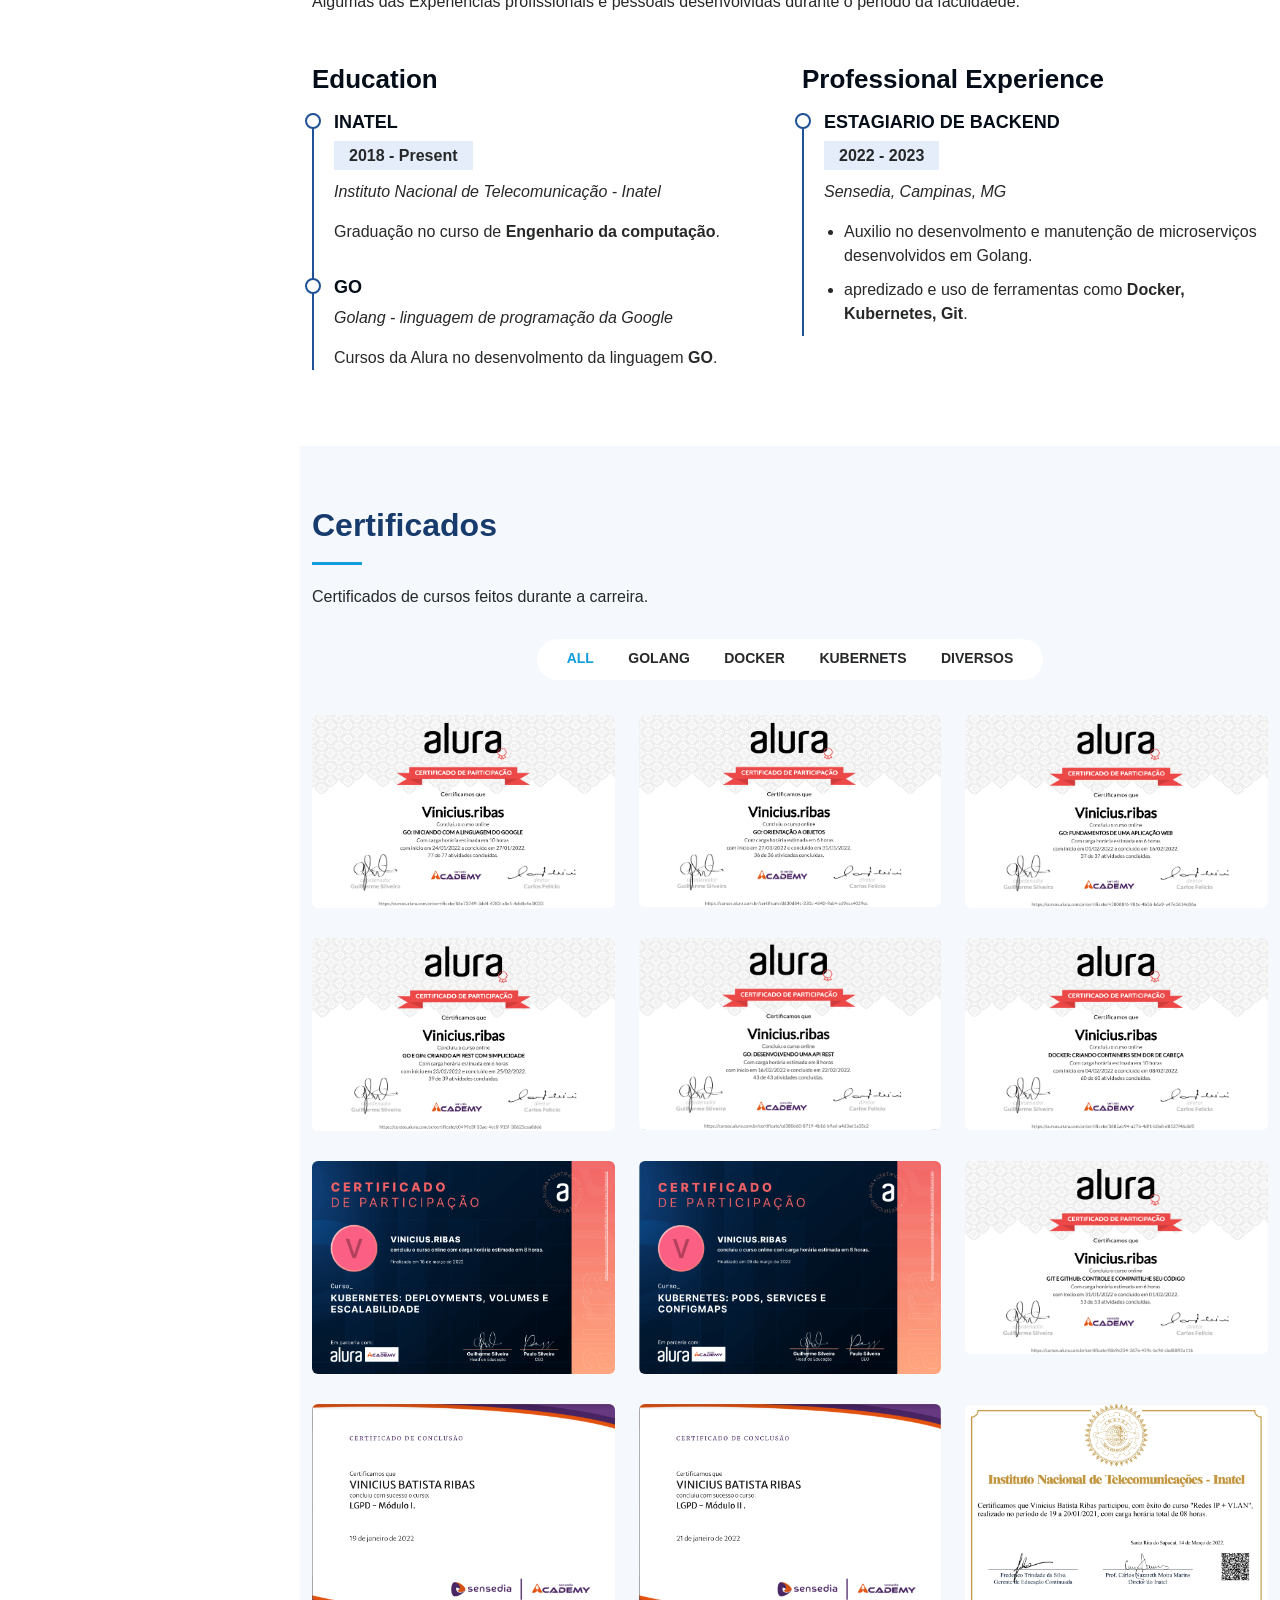
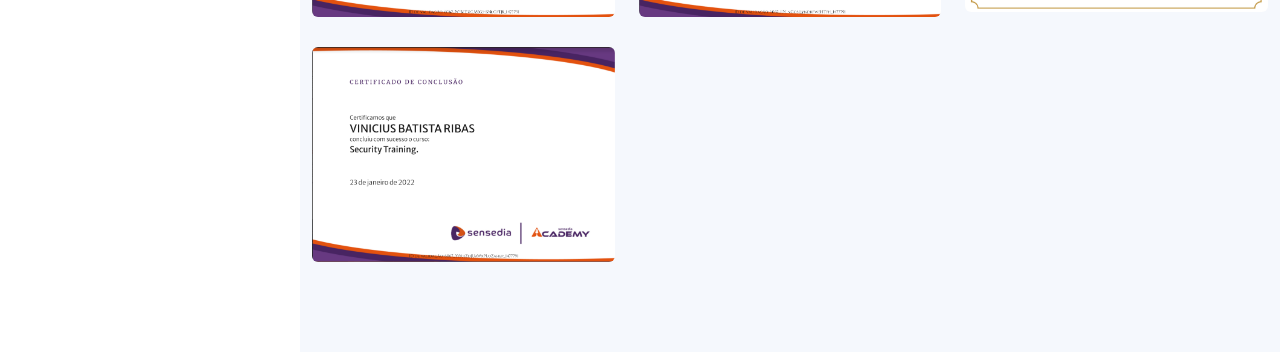
==== commit 7659253f: "algumas tentativas" ====
--- a/AboutMe/Index.html
+++ b/AboutMe/Index.html
@@ -4,7 +4,7 @@
   <meta charset="UTF-8">
   <meta http-equiv="X-UA-Compatible" content="IE=edge">
   <meta name="viewport" content="width=device-width, initial-scale=1.0">
-  <title>Vinicius Batista Ribas</title>
+  <title>Vini</title>
 
   <link href="assets/img/game.png" rel="icon">
 
@@ -20,7 +20,7 @@
   <div class="d-flex flex-column">
     <div class="profile">
       <img src="assets/img/profile/profile.jpg" alt="" class="img-fluid rounded-circle">
-      <h1 class="text-light"><a href="index.html">Vinícius Batista</a></h1>
+      <h1 class="text-light"><a href="index.html">Vinícius Batista Ribas</a></h1>
         <div class="social-links mt-3 text-center">
 
         <a href="https://WA.me/5538988293796" targe="_blank" class="whatsapp">
@@ -28,7 +28,7 @@
           <path d="M13.601 2.326A7.854 7.854 0 0 0 7.994 0C3.627 0 .068 3.558.064 7.926c0 1.399.366 2.76 1.057 3.965L0 16l4.204-1.102a7.933 7.933 0 0 0 3.79.965h.004c4.368 0 7.926-3.558 7.93-7.93A7.898 7.898 0 0 0 13.6 2.326zM7.994 14.521a6.573 6.573 0 0 1-3.356-.92l-.24-.144-2.494.654.666-2.433-.156-.251a6.56 6.56 0 0 1-1.007-3.505c0-3.626 2.957-6.584 6.591-6.584a6.56 6.56 0 0 1 4.66 1.931 6.557 6.557 0 0 1 1.928 4.66c-.004 3.639-2.961 6.592-6.592 6.592zm3.615-4.934c-.197-.099-1.17-.578-1.353-.646-.182-.065-.315-.099-.445.099-.133.197-.513.646-.627.775-.114.133-.232.148-.43.05-.197-.1-.836-.308-1.592-.985-.59-.525-.985-1.175-1.103-1.372-.114-.198-.011-.304.088-.403.087-.088.197-.232.296-.346.1-.114.133-.198.198-.33.065-.134.034-.248-.015-.347-.05-.099-.445-1.076-.612-1.47-.16-.389-.323-.335-.445-.34-.114-.007-.247-.007-.38-.007a.729.729 0 0 0-.529.247c-.182.198-.691.677-.691 1.654 0 .977.71 1.916.81 2.049.098.133 1.394 2.132 3.383 2.992.47.205.84.326 1.129.418.475.152.904.129 1.246.08.38-.058 1.171-.48 1.338-.943.164-.464.164-.86.114-.943-.049-.084-.182-.133-.38-.232z"/>
         </svg>
         </a>
-        
+
         <a href="https://www.instagram.com/vinii_ribas/" targe="_blank" class="instagram">
           <svg xmlns="http://www.w3.org/2000/svg" width="16" height="16" fill="currentColor" class="bi bi-instagram" viewBox="0 0 16 16">
             <path d="M8 0C5.829 0 5.556.01 4.703.048 3.85.088 3.269.222 2.76.42a3.917 3.917 0 0 0-1.417.923A3.927 3.927 0 0 0 .42 2.76C.222 3.268.087 3.85.048 4.7.01 5.555 0 5.827 0 8.001c0 2.172.01 2.444.048 3.297.04.852.174 1.433.372 1.942.205.526.478.972.923 1.417.444.445.89.719 1.416.923.51.198 1.09.333 1.942.372C5.555 15.99 5.827 16 8 16s2.444-.01 3.298-.048c.851-.04 1.434-.174 1.943-.372a3.916 3.916 0 0 0 1.416-.923c.445-.445.718-.891.923-1.417.197-.509.332-1.09.372-1.942C15.99 10.445 16 10.173 16 8s-.01-2.445-.048-3.299c-.04-.851-.175-1.433-.372-1.941a3.926 3.926 0 0 0-.923-1.417A3.911 3.911 0 0 0 13.24.42c-.51-.198-1.092-.333-1.943-.372C10.443.01 10.172 0 7.998 0h.003zm-.717 1.442h.718c2.136 0 2.389.007 3.232.046.78.035 1.204.166 1.486.275.373.145.64.319.92.599.28.28.453.546.598.92.11.281.24.705.275 1.485.039.843.047 1.096.047 3.231s-.008 2.389-.047 3.232c-.035.78-.166 1.203-.275 1.485a2.47 2.47 0 0 1-.599.919c-.28.28-.546.453-.92.598-.28.11-.704.24-1.485.276-.843.038-1.096.047-3.232.047s-2.39-.009-3.233-.047c-.78-.036-1.203-.166-1.485-.276a2.478 2.478 0 0 1-.92-.598 2.48 2.48 0 0 1-.6-.92c-.109-.281-.24-.705-.275-1.485-.038-.843-.046-1.096-.046-3.233 0-2.136.008-2.388.046-3.231.036-.78.166-1.204.276-1.486.145-.373.319-.64.599-.92.28-.28.546-.453.92-.598.282-.11.705-.24 1.485-.276.738-.034 1.024-.044 2.515-.045v.002zm4.988 1.328a.96.96 0 1 0 0 1.92.96.96 0 0 0 0-1.92zm-4.27 1.122a4.109 4.109 0 1 0 0 8.217 4.109 4.109 0 0 0 0-8.217zm0 1.441a2.667 2.667 0 1 1 0 5.334 2.667 2.667 0 0 1 0-5.334z"/>
@@ -61,13 +61,13 @@
         <li><a href="#about" class="nav-link scrollto">
           <svg xmlns="http://www.w3.org/2000/svg" width="16" height="16" fill="currentColor" class="bi bi-person-fill" viewBox="0 0 16 16">
             <path d="M3 14s-1 0-1-1 1-4 6-4 6 3 6 4-1 1-1 1H3Zm5-6a3 3 0 1 0 0-6 3 3 0 0 0 0 6Z"/>
-          </svg>  
+          </svg>
         <span>About</span></a></li>
 
         <li><a href="#resume" class="nav-link scrollto">
           <svg xmlns="http://www.w3.org/2000/svg" width="16" height="16" fill="currentColor" class="bi bi-file-earmark-fill" viewBox="0 0 16 16">
             <path d="M4 0h5.293A1 1 0 0 1 10 .293L13.707 4a1 1 0 0 1 .293.707V14a2 2 0 0 1-2 2H4a2 2 0 0 1-2-2V2a2 2 0 0 1 2-2zm5.5 1.5v2a1 1 0 0 0 1 1h2l-3-3z"/>
-          </svg>  
+          </svg>
         <span>Resume</span></a></li>
 
         <li><a href="#certificados" class="nav-link scrollto">
@@ -75,6 +75,13 @@
             <path d="M2 2v13.5a.5.5 0 0 0 .74.439L8 13.069l5.26 2.87A.5.5 0 0 0 14 15.5V2a2 2 0 0 0-2-2H4a2 2 0 0 0-2 2z"/>
           </svg>
         <span>Certificados</span></a></li>
+
+        <li><a href="assets/curriculo.pdf" download="curruculo.pdf">
+          <svg xmlns="http://www.w3.org/2000/svg" width="16" height="16" fill="currentColor" class="bi bi-file-fill" viewBox="0 0 16 16">
+            <path fill-rule="evenodd" d="M4 0h8a2 2 0 0 1 2 2v12a2 2 0 0 1-2 2H4a2 2 0 0 1-2-2V2a2 2 0 0 1 2-2z"/>
+          </svg>
+        <span>Curriculo</span></a></li>
+
       </ul>
     </nav>
   </div>
@@ -82,8 +89,8 @@
 
   <section id="hero" class="d-flex flex-column justify-content-center align-items-center">
     <div class="hero-container" data-aos="fade-in">
-      <h1>Vinícius</h1>
-      <p>I'm <span class="typed" data-typed-items="computer engineering student, programmer, and kid"></span></p>
+      <h1>Viní Ribas</h1>
+      <p>I'm <span class="typed" data-typed-items="Student, Programmer"></span></p>
     </div>
   </section>
 
@@ -93,7 +100,9 @@
       <div class="container">
         <div class="section-title">
           <h2>About</h2>
-          <p>Magnam dolores commodi suscipit. Necessitatibus eius consequatur ex aliquid fuga eum quidem. Sit sint consectetur velit. Quisquam quos quisquam cupiditate. Et nemo qui impedit suscipit alias ea. Quia fugiat sit in iste officiis commodi quidem hic quas.</p>
+          <p>Estudante de Engenharia da computação com grande amor por programação, jogos e animes.
+
+          </p>
         </div>
         <div class="row">
           <div class="col-lg-4" data-aos="fade-right">
@@ -102,50 +111,49 @@
           <div class="col-lg-8 pt-4 pt-lg-0 content" data-aos="fade-left">
             <h3>student &amp; programmer.</h3>
             <p class="fst-italic">
-                Lorem ipsum dolor sit amet, consectetur adipiscing elit, sed do eiusmod tempor incididunt ut labore et dolore
-                magna aliqua.
+                Atualmente cursando 7° periodo de Computação.
             </p>
             <div class="row">
               <div class="col-lg-6">
                 <ul>
-                  <li><i class="bi bi-chevron-right"></i> <strong>Birthday:</strong> <span>8 oct 1999</span></li>
+                  <li><i class="bi bi-chevron-right"></i> <strong>Age:</strong> <span>23</span></li>
+                  <li><i class="bi bi-chevron-right"></i> <strong>Degree:</strong> <span>College</span></li>
+                  <li><i class="bi bi-chevron-right"></i> <strong>Email:</strong> <span>vinicius_batista@gec.inatel.br</span></li>
+                  <li><i class="bi bi-chevron-right"></i> <strong>Birthday:</strong> <span>8/oct/1999</span></li>
                   <li><i class="bi bi-chevron-right"></i> <strong>City:</strong> <span>Santa Rita do Sapucai, MG</span></li>
+
                 </ul>
               </div>
-            <div class="col-lg-6">
-              <ul>
-                <li><i class="bi bi-chevron-right"></i> <strong>Age:</strong> <span>23</span></li>
-                <li><i class="bi bi-chevron-right"></i> <strong>Degree:</strong> <span>College</span></li>
-                <li><i class="bi bi-chevron-right"></i> <strong>Email:</strong> <span>vinicius_batista@gec.inatel.br</span></li>
-              </ul>
-            </div>
-          </div>
-            <p>
-              Officiis eligendi itaque labore et dolorum mollitia officiis optio vero. Quisquam sunt adipisci omnis et ut. Nulla accusantium dolor incidunt officia tempore. Et eius omnis.
-              Cupiditate ut dicta maxime officiis quidem quia. Sed et consectetur qui quia repellendus itaque neque. Aliquid amet quidem ut quaerat cupiditate. Ab et eum qui repellendus omnis culpa magni laudantium dolores.
-            </p>
-          </div>
         </div>
       </div>
     </section>
 
     <section id="resume" class="resume">
       <div class="container">
-  
+
         <div class="section-title">
           <h2>Resume</h2>
-          <p>Magnam dolores commodi suscipit. Necessitatibus eius consequatur ex aliquid fuga eum quidem. Sit sint consectetur velit. Quisquam quos quisquam cupiditate. Et nemo qui impedit suscipit alias ea. Quia fugiat sit in iste officiis commodi quidem hic quas.</p>
-        </div>
-  
+          <p>Algumas das Experiencias profissionais e pessoais desenvolvidas durante o periodo da faculdaede.</p>
+        </div>
+
         <div class="row">
           <div class="col-lg-6" data-aos="fade-up">
-  
+
             <h3 class="resume-title">Education</h3>
             <div class="resume-item">
-              <h4>Engenharia da Computação</h4>
+              <h4>Inatel</h4>
               <h5>2018 - Present</h5>
               <p><em>Instituto Nacional de Telecomunicação - Inatel</em></p>
-              <p>Qui deserunt veniam. Et sed aliquam labore tempore sed quisquam iusto autem sit. Ea vero voluptatum qui ut dignissimos deleniti nerada porti sand markend</p>
+              <p>
+                Graduação no curso de <b>Engenhario da computação</b>.
+              </p>
+            </div>
+            <div class="resume-item">
+              <h4>Go</h4>
+              <p><em>Golang - linguagem de programação da Google</em></p>
+              <p>
+                Cursos da Alura no desenvolmento da linguagem <b>GO</b>.
+              </p>
             </div>
           </div>
           <div class="col-lg-6" data-aos="fade-up" data-aos-delay="100">
@@ -155,37 +163,36 @@
               <h5>2022 - 2023</h5>
               <p><em>Sensedia, Campinas, MG </em></p>
               <ul>
-                <li>Auxilio e manutenção de microserviços desenvolvidos em Golang.</li>
-                <li>Criação do proprio microserviço para solução do produto. </li>
-                <li>Adiquirido conhecimentos em kubernets, Docker, git, Go</li>
+                <li>Auxilio no desenvolmento e  manutenção de microserviços desenvolvidos em Golang.</li>
+                <li>apredizado e uso de ferramentas como <b>Docker, Kubernetes, Git</b>. </li>
               </ul>
             </div>
           </div>
         </div>
-  
+
       </div>
     </section>
 
     <section id="certificados" class="certificados section-bg">
       <div class="container">
-  
+
         <div class="section-title">
           <h2>Certificados</h2>
           <p>Certificados de cursos feitos durante a carreira.</p>
         </div>
-  
+
         <div class="row" data-aos="fade-up">
           <div class="col-lg-12 d-flex justify-content-center">
             <ul id="certificados-flters">
               <li data-filter="*" class="filter-active">All</li>
               <li data-filter=".filter-go">Golang</li>
               <li data-filter=".filter-doc ">Docker</li>
-              <li data-filter=".filter-kub">kubernets</li>              
+              <li data-filter=".filter-kub">kubernets</li>
               <li data-filter=".filter-div">Diversos</li>
             </ul>
           </div>
         </div>
-       
+
         <div class="row certificados-container" data-aos="fade-up" data-aos-delay="100">
 
            <!-- ============== Golang ============== -->
@@ -201,7 +208,7 @@
               </div>
             </div>
           </div>
-        
+
           <div class="col-lg-4 col-md-6 certificados-item filter-go">
             <div class="certificados-wrap">
               <img src="assets/img/certificados/GO-POO.png" width="320" height="205" class="img-fluid rounded mx-auto d-block" alt="">
@@ -214,7 +221,7 @@
               </div>
             </div>
           </div>
-      
+
           <div class="col-lg-4 col-md-6 certificados-item filter-go">
             <div class="certificados-wrap">
               <img src="assets/img/certificados/GO-WEB.png" width="320" height="205" class="img-fluid rounded mx-auto d-block" alt="">
@@ -227,7 +234,7 @@
                </div>
             </div>
           </div>
-          
+
           <div class="col-lg-4 col-md-6 certificados-item filter-go">
             <div class="certificados-wrap">
               <img src="assets/img/certificados/GO-GIN.png" width="320" height="205" class="img-fluid rounded mx-auto d-block" alt="">
@@ -267,7 +274,7 @@
                </div>
             </div>
           </div>
-        
+
 
           <!-- ============== Kubernetes ============== -->
           <div class="col-lg-4 col-md-6 certificados-item filter-kub">
@@ -295,7 +302,7 @@
               </div>
             </div>
           </div>
-          
+
           <!-- ============== Diversos ============== -->
 
           <div class="col-lg-4 col-md-6 certificados-item filter-div">
@@ -362,6 +369,8 @@
               </div>
             </div>
           </div>
+
+
 
         </div>
     </section>
